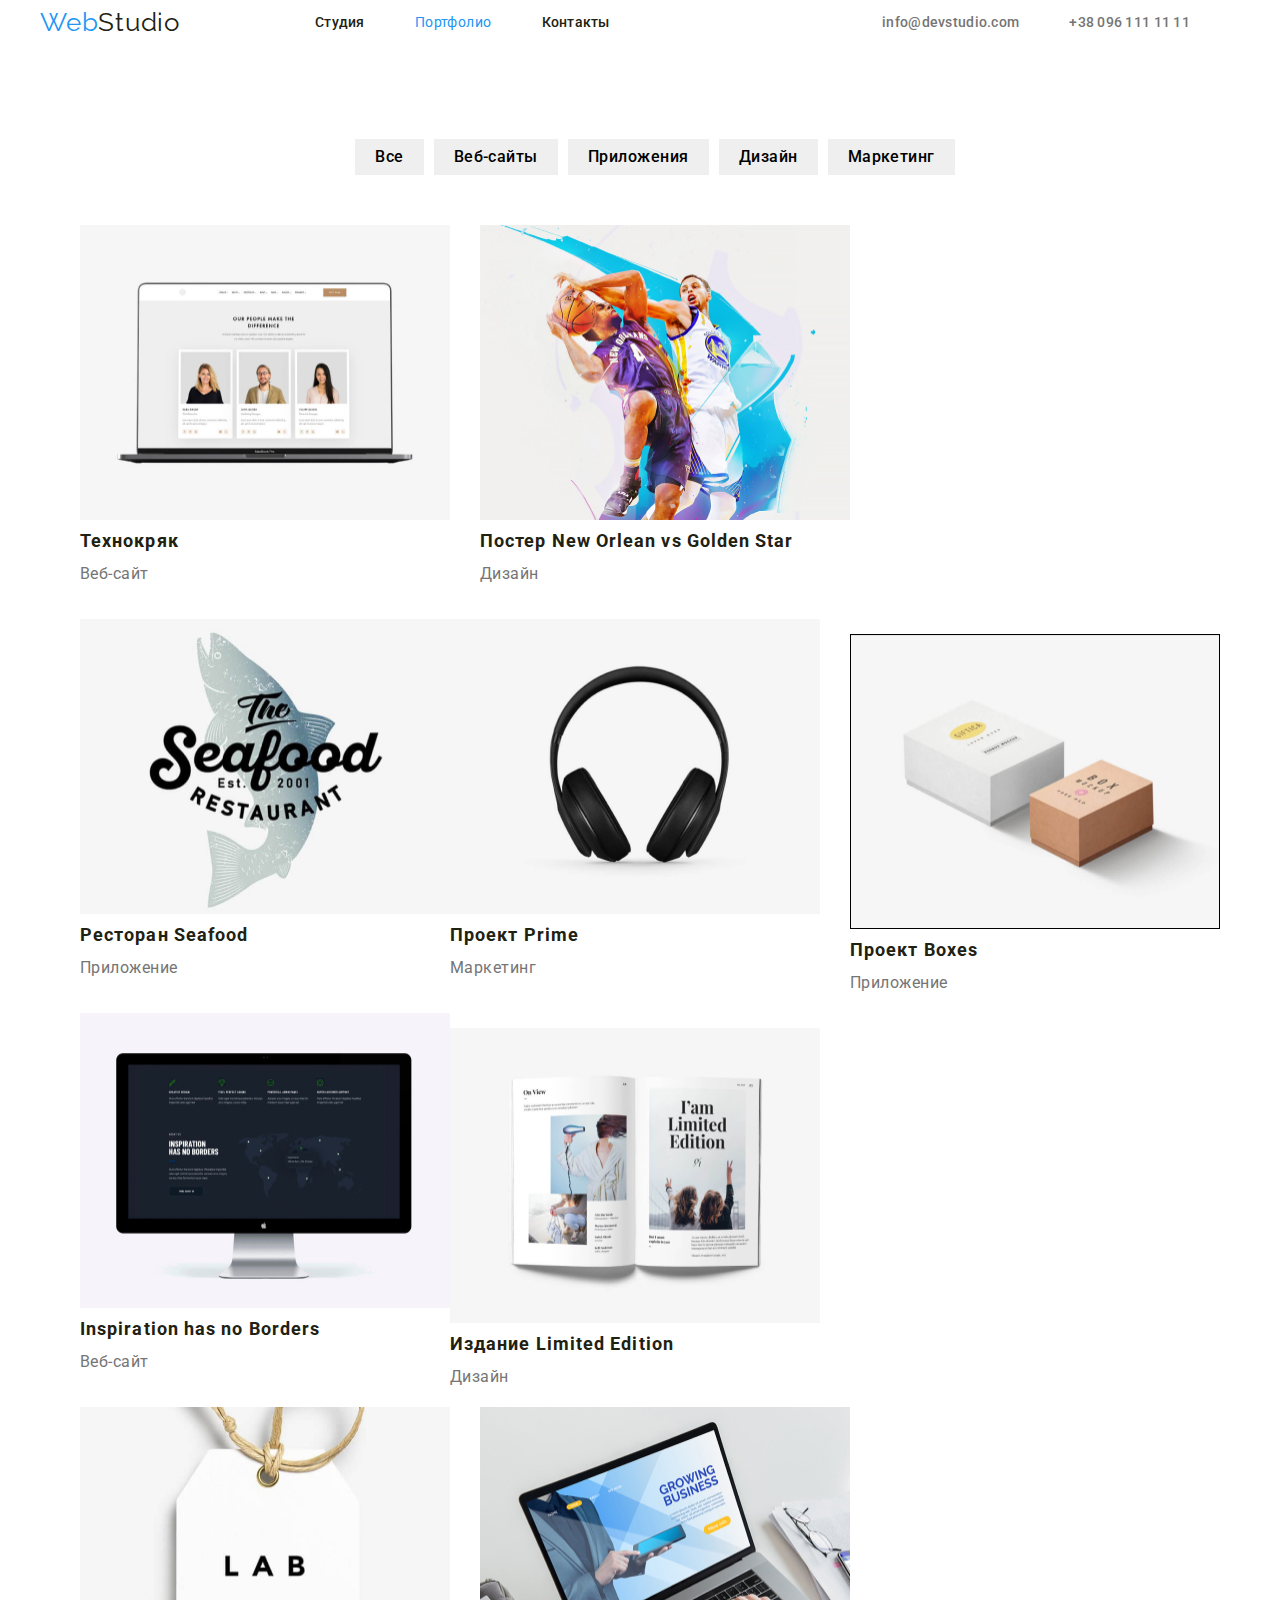
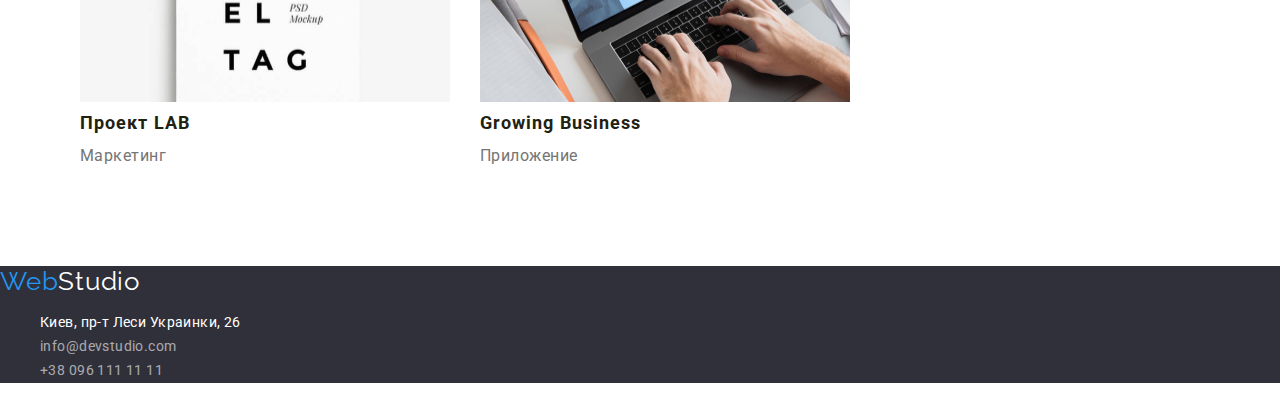
==== portfolio.html @ 87527683 "ДЗ-3" ====
<!DOCTYPE html>
<html lang="ru">

<head>
    <link rel="stylesheet" href="https://cdnjs.cloudflare.com/ajax/libs/modern-normalize/1.0.0/modern-normalize.min.css">
    <meta charset="UTF-8">
    <meta name="viewport" content="width=device-width, initial-scale=1.0">
    <title>
        <goit-markup-hw-03></goit-markup-hw-03>
    </title>
    <link rel="preconnect" href="https://fonts.gstatic.com">
    <link href="https://fonts.googleapis.com/css2?family=Raleway:wght@700&family=Roboto:wght@400;500;700;900&display=swap"
        rel="stylesheet">
    <link rel="stylesheet" href="https://cdnjs.cloudflare.com/ajax/libs/modern-normalize/1.0.0/modern-normalize.min.css"
            integrity="sha512-ISS7cAi1PEhQ8jnbJpJZMd29NlhNj4AWYyLOSp2CE/CsHxTCu+r+t0D2yoJudVrd0/8fTVPUVDzY5Tvli75u/g=="
            crossorigin="anonymous" />
    <link rel="stylesheet" href="./css/style.css">
</head>

<body>
    <!--navigation-->
    <header class="header-container">
        <div class="nav-container">
            <a class="logo" href="WebStudio"><span class="icon-blue">Web</span><span class="icon-bk">Studio</span></a>
            <nav class="navigation">
                <ul class="navigation-list list">
                <li>
                    <a class="site-nav" href="./index.html">Студия</a>
                </li>
                <li>
                    <a class="site-portfolio" href="Портфолио">Портфолио</a>
                </li>
            <li>
                <a class="site-nav" href="Контакты">Контакты</a>
            </li>
            </ul>
            </nav>
        <!--contacts-->
        <ul class="address">
            <li><a class="addres-title" href="mailto:info@devstudio.com">info@devstudio.com</a></li>
            <li><a class="addres-title" href="tel:+380961111111">+38 096 111 11 11</a></li>
        </ul>
            </div>
        </header>
    <main>
    <section class="button-navigate header-container">
        <ul class="flex-button-item ">
            <li><button type="button" class="button-nav-portfolio">Все</button></li>
            <li><button type="button" class="button-nav-portfolio">Веб-сайты</button></li>
            <li><button type="button" class="button-nav-portfolio">Приложения</button></li>
            <li><button type="button" class="button-nav-portfolio">Дизайн</button></li>
            <li><button type="button" class="button-nav-portfolio">Маркетинг</button></li>
        </ul>
        <ul class="project">
            <li class="project-img-portfolio">
                <a href=""> 
                    <img src="./img/portfolio/технокряк.jpg" alt="Ноутбук" width="370" height="295">
                    <h4 class="project-heading">Технокряк</h4>
                    <p class="text-prophecy">Веб-сайт</p>
                </a>
            </li>
       
            <li class="project-img-portfolio">
                <a href="">
                    <img src="./img/portfolio/постер.jpg" alt="Баскетболисты" width="370" height="295">
                    <h4 class="project-heading">Постер New Orlean vs Golden Star</h4>
                    <p class="text-prophecy">Дизайн</p>
                </a>
            </li>
    
            <li class="project-img-portfolio">
                <a href="">
                    <img src="./img/portfolio/ресторан.jpg" alt="Лого-рыба" width="370" height="295">
                    <h4 class="project-heading">Ресторан Seafood</h4>
                    <p class="text-prophecy">Приложение</p>
                </a>
            </li>
    
            <li class="project-img-portfolio">
                <a href="">
                    <img src="./img/portfolio/наушники.jpg" alt="Наушники" width="370" height="295">
                    <h4 class="project-heading">Проект Prime</h4>
                    <p class="text-prophecy">Маркетинг</p>
                </a>
            </li>
    
            <li>
                <a href="">
                    <img src="./img/portfolio/ящики.jpg" alt="<ящики>" width="370" height="295">
                    <h4 class="project-heading">Проект Boxes</h4>
                    <p class="text-prophecy">Приложение</p>
                </a>
            </li>
    
            <li class="project-img-portfolio">
                <a href="">
                    <img src="./img/portfolio/Монитор.jpg" alt="Монитор" width="370" height="295">
                    <h4 class="project-heading">Inspiration has no Borders</h4>
                    <p class="text-prophecy">Веб-сайт</p>
                </a>
            </li>
    
            <li class="project-img-portfolio">
                <a href="">
                    <img src="./img/portfolio/книга.jpg" alt="книга" width="370" height="295">
                    <h4 class="project-heading">Издание Limited Edition</h4>
                    <p class="text-prophecy">Дизайн</p>
                </a>
            </li>
    
            <li class="project-img-portfolio">
                <a href="">
                    <img src="./img/portfolio/проект.jpg" alt="Проект" width="370" height="295">
                    <h4 class="project-heading">Проект LAB</h4>
                    <p class="text-prophecy">Маркетинг</p>
                </a>
            </li>

            <li class="project-img-portfolio">
                <a href="">
                    <img src="./img/portfolio/ноут.jpg" alt="Печатает на ноутбуке" width="370" height="295">
                    <h4 class="project-heading">Growing Business</h4>
                    <p class="text-prophecy">Приложение</p>
                </a>
            </li>
        </ul>
    </section>
    </main>
<footer class="footer-list">
    <a class="logo" href="WebStudio"><span class="icon-blue">Web</span><span class="icon-wh">Studio</span></a>
    <ul>
        <li><a class="footer-adress" href="https://goo.gl/maps/g3PMuNyfZhRKe9dy9" target="_blank">Киев, пр-т Леси Украинки, 26</a></li>
        <li><a class="footer-nav" href="mailto:info@devstudio.com">info@devstudio.com</a></li>
        <li><a class="footer-nav" href="tel:+380961111111">+38 096 111 11 11</a></li>
    </ul>
</footer>
</body>

</html>
---- css/style.css ----
body {
  font-family: 'Roboto', sans-serif;
  font-size: 14px;
  color: var(--primary-text-color);
  letter-spacing: 0.03em;
}
:root {
  --primary-text-color: #212112;
  --tilt-color: #757575;
  --accent-color: #2196f3;
  --background-color: #ffffff;
  --background-footer: #2f303a;
  --footer-nav: rgba(255, 255, 255, 60%);
}

h1,
h2,
h3,
h4,
h5,
h6,
p {
  margin: 0;
}

.body {
  color: var(--primary-text-color);
  background-color: var(--background-color);
}
:visited {
  color: inherit;
}

li {
  list-style: none;
}

a {
  text-decoration: none;
}

/* цвет заголовков #212112 */
/* цвет дополнительный #2196F3 */
/* цвет основной #757575 */
/* цвет в Hero #FFFFFF */

/* header-container*/

.header-container {
  margin-left: auto;
  margin-right: auto;
  width: 1230px;
  padding-left: 15px;
  padding-right: 15px;
}

/*nav-container*/
.nav-container {
  display: flex;
  align-items: center;
}
/* color nav*/
.logo {
  margin-right: 95px;
  display: flex;
  font-family: Raleway;
  font-style: normal;
  font-weight: 400;
  font-size: 26px;
  line-height: 1.192;
  /* identical to box height */

  letter-spacing: 0.03em;
}
.icon-blue {
  color: var(--accent-color);
}
.icon-bk {
  color: var(--primary-text-color);
}
.icon-wh {
  color: var(--background-color);
}
.navigation-list {
  display: flex;
}
.site-studio {
  font-weight: 500;
  line-height: 1.142;
  letter-spacing: 0.02em;
  margin-right: 50px;
  color: var(--accent-color);
}
.site-portfolio {
  margin-right: 50px;
  color: var(--accent-color);
}
/*nav-hover*/
.site-nav {
  font-weight: 500;
  line-height: 1.142;
  letter-spacing: 0.02em;
  color: var(--primary-text-color);
  margin-right: 50px;
}
.site-nav :last-child {
  margin-right: none;
}
.site-nav:hover,
.site-nav:focus {
  color: var(--accent-color);
}

/*adress*/
.address {
  display: flex;
  margin-left: auto;
}
.addres-title {
  margin-right: 50px;
}
.addres-title :last-child {
  margin-right: none;
}

.addres-title {
  font-style: normal;
  font-weight: 500;
  line-height: 1.142;
  letter-spacing: 0.02em;
  color: var(--tilt-color);
}

.addres-title:hover,
.addres-title:focus {
  color: var(--accent-color);
}

/*hero*/
.hero-section {
  background-color: var(--background-footer);
  text-align: center;
}
.hero-text {
  font-style: normal;
  font-weight: 900;
  font-size: 44px;
  line-height: 1.363;
  /* or 136% */
  letter-spacing: 0.06em;
  text-transform: uppercase;
  color: var(--background-color);
}

.hero-button-bgk {
  background-color: var(--accent-color);
  /*position: absolute;*/
  box-shadow: 0px 4px 4px rgba(0, 0, 0, 0.15);
  border-radius: 4px;
  margin-top: 30px;
  min-width: 200px;
  height: 50px;
  left: 774px;
  top: 465px;
  /*text*/

  font-family: Roboto;
  font-weight: 700;
  padding: 10px 32px;
  font-size: 16px;
  line-height: 1.875;
  /* identical to box height, or 187% */
  letter-spacing: 0.06em;
  color: var(--background-color);
}

/*section points*/
.points {
  display: flex;
  margin-top: 95px;
}
.points-flex {
  flex-wrap: wrap;
  width: 270px;
  margin-right: 30px;
}
.point :last-child {
  margin: none;
}
.points-heading {
  font-size: 14px;
  font-weight: 700;
  line-height: 1.142;
  letter-spacing: 0.03em;
  text-transform: uppercase;
  color: var(--primary-text-color);
}

.points-title {
  font-style: normal;
  font-weight: 400;
  line-height: 1.714;
  /* or 171% */

  letter-spacing: 0.03em;
  color: var(--tilt-color);
}

/*section occupation*/

.occupation-heading {
  margin-top: 95px;
  font-style: normal;
  font-weight: 700;
  font-size: 36px;
  line-height: 1.166;
  text-align: center;
  letter-spacing: 0.03em;
}

/*sectoin lesson*/
.occupation-flex {
  display: flex;
  margin-top: 50px;
}

.occupation-img {
  margin-right: 30px;
}
.occupation-img :last-child {
  margin: none;
}
/*section comand*/
.comand {
  display: flex;
  margin-top: 50px;
}

.comand-flex {
  margin-right: 30px;
}
.comand-heading {
  margin-top: 190px;
  font-style: normal;
  font-weight: 700;
  font-size: 36px;
  line-height: 1.16;
  text-align: center;
  letter-spacing: 0.03em;
}

.comand-name {
  padding-top: 30px;
  font-style: normal;
  font-weight: 500;
  font-size: 16px;
  line-height: 1.187;
  /* identical to box height */

  text-align: center;
  letter-spacing: 0.03em;
}

.comand-title {
  padding-top: 10px;
  font-style: normal;
  font-weight: 400;
  font-size: 16px;
  line-height: 1.187;
  /* identical to box height */

  text-align: center;
  letter-spacing: 0.03em;
  color: var(--tilt-color);
}

/*portfolio*/

/*hero-button*/
.button-navigate {
  margin-top: 95px;
}
.flex-button-item {
  display: flex;
  justify-content: center;
}

.button-nav-portfolio {
  margin-right: 10px;
  border: none;
  padding: 5px 20px;
  font-style: normal;
  font-weight: 500;
  font-size: 16px;
  line-height: 1.625;

  text-align: center;
  letter-spacing: 0.03em;
}
.button-nav-portfolio :last-child {
  margin-right: none;
}
.button-nav-portfolio:hover,
.button-nav-portfolio:focus {
  border-radius: 4px;
  color: var(--background-color);
  background-color: var(--accent-color);
}

/*image*/
.project {
  margin-top: 50px;
  display: flex;
  flex-wrap: wrap;
  align-items: center;
}
.project-img-portfolio {
  margin-right: 30px;
  margin-bottom: 30px;
  width: 370px;
}
.project :nth-last-child(-n + 3) {
  margin-bottom: 0px;
}
.project :nth-child(3n) {
  margin-right: 0px;
}

.project-heading {
  font-style: normal;
  font-weight: 700;
  font-size: 18px;
  line-height: 2;
  letter-spacing: 0.06em;
  color: var(--primary-text-color);
}

.text-prophecy {
  font-style: normal;
  font-weight: 400;
  font-size: 16px;
  line-height: 1.875;
  /* identical to box height, or 187% */

  letter-spacing: 0.03em;
  color: var(--tilt-color);
}

/*footer*/
.footer-list {
  margin-top: 95px;
  background-color: var(--background-footer);
}
.footer-item {
  margin-top: 20px;
}
.footer-adress {
  font-weight: 400;
  line-height: 1.714;
  letter-spacing: 0.03em;
  color: var(--background-color);
}
.footer-nav {
  font-weight: 400;
  line-height: 1.714;
  letter-spacing: 0.03em;
  color: var(--footer-nav);
}
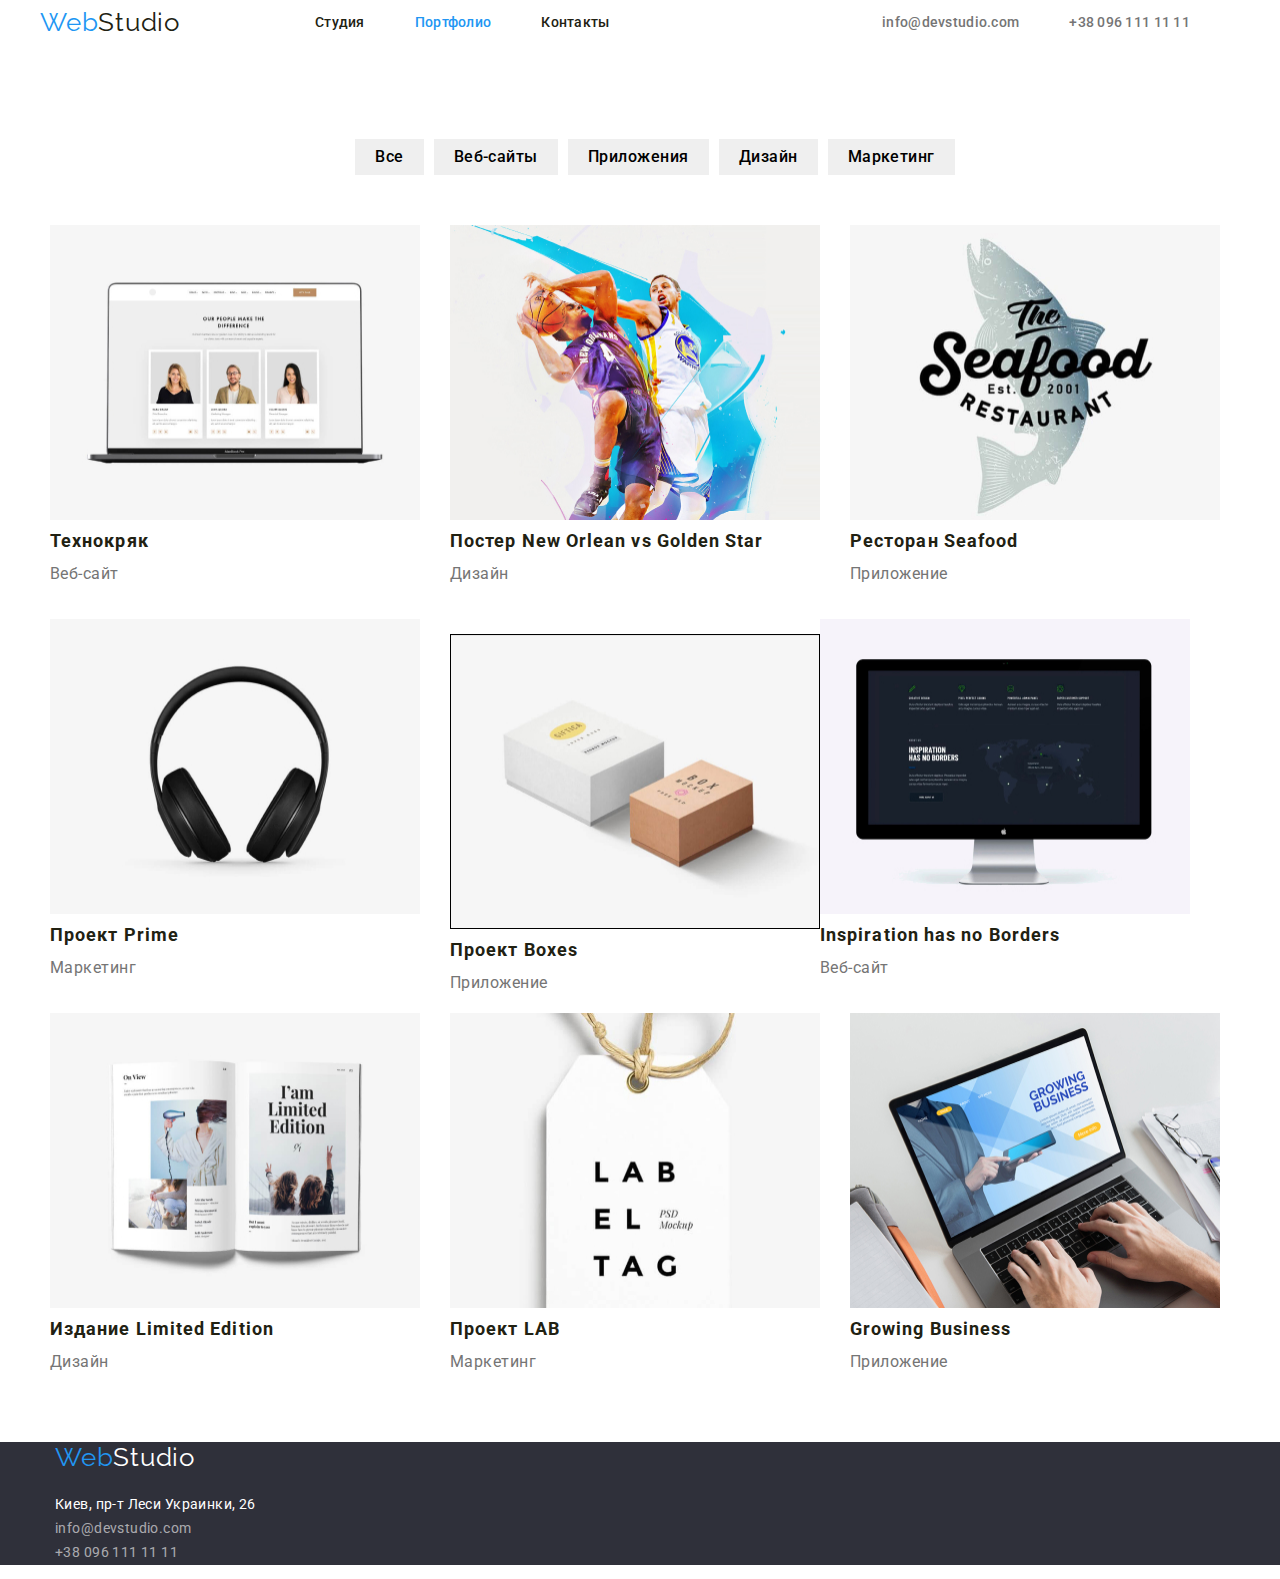
==== commit 4c61ced8: "ДЗ*3" ====
--- a/portfolio.html
+++ b/portfolio.html
@@ -126,13 +126,18 @@
         </ul>
     </section>
     </main>
-<footer class="footer-list">
-    <a class="logo" href="WebStudio"><span class="icon-blue">Web</span><span class="icon-wh">Studio</span></a>
-    <ul>
-        <li><a class="footer-adress" href="https://goo.gl/maps/g3PMuNyfZhRKe9dy9" target="_blank">Киев, пр-т Леси Украинки, 26</a></li>
-        <li><a class="footer-nav" href="mailto:info@devstudio.com">info@devstudio.com</a></li>
-        <li><a class="footer-nav" href="tel:+380961111111">+38 096 111 11 11</a></li>
-    </ul>
+<footer class="footer-list ">
+    <div class="footer-cotainer header-container">
+        <a class="logo header-container" href="WebStudio"><span class="icon-blue">Web</span><span
+                class="icon-wh">Studio</span></a>
+        <ul class="footer-item header-container">
+            <li><a class="footer-adress" href="https://goo.gl/maps/g3PMuNyfZhRKe9dy9" target="_blank">Киев, пр-т Леси
+                    Украинки,
+                    26</a></li>
+            <li><a class="footer-nav" href="mailto:info@devstudio.com">info@devstudio.com</a></li>
+            <li><a class="footer-nav" href="tel:+380961111111">+38 096 111 11 11</a></li>
+        </ul>
+    </div>
 </footer>
 </body>
 
--- a/css/style.css
+++ b/css/style.css
@@ -92,6 +92,9 @@
   color: var(--accent-color);
 }
 .site-portfolio {
+  font-weight: 500;
+  line-height: 1.142;
+  letter-spacing: 0.02em;
   margin-right: 50px;
   color: var(--accent-color);
 }
@@ -197,6 +200,7 @@
 }
 
 .points-title {
+  padding-top: 10px;
   font-style: normal;
   font-weight: 400;
   line-height: 1.714;
@@ -309,6 +313,7 @@
 
 /*image*/
 .project {
+  margin: -30px;
   margin-top: 50px;
   display: flex;
   flex-wrap: wrap;
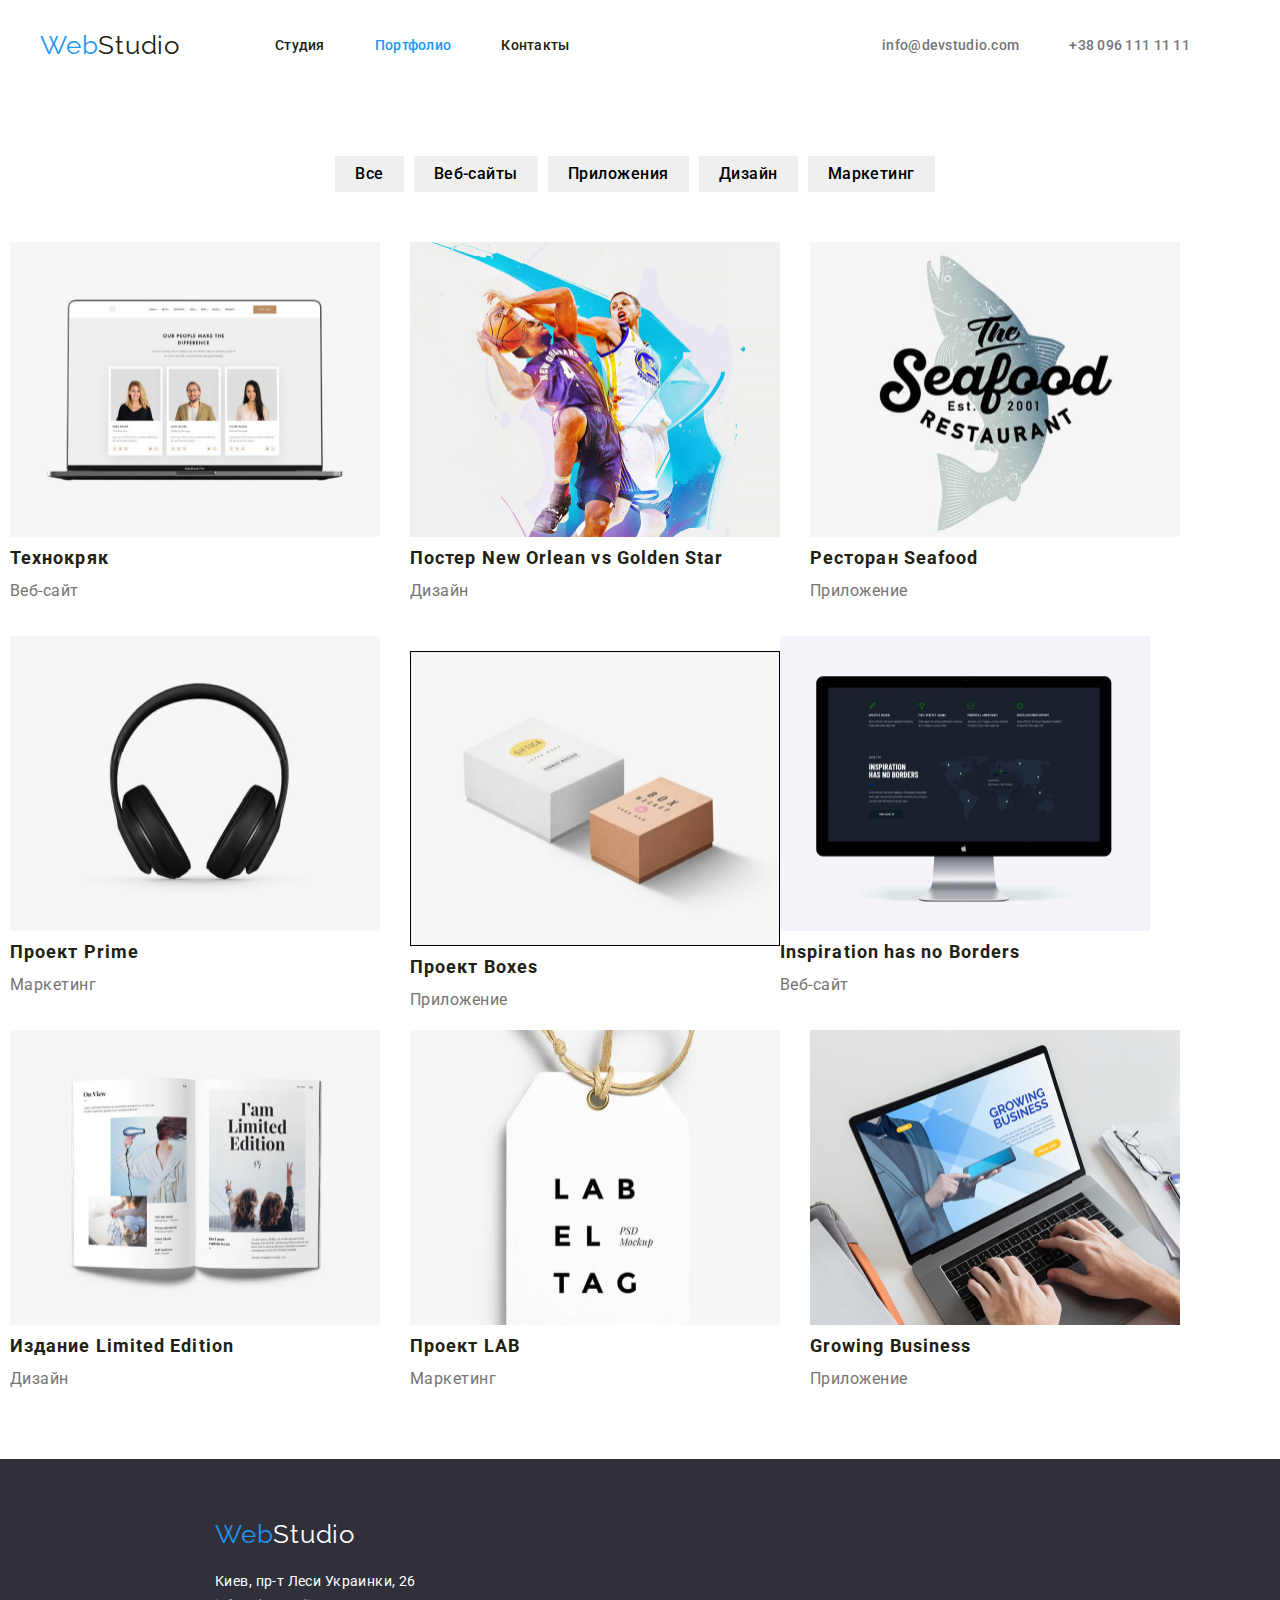
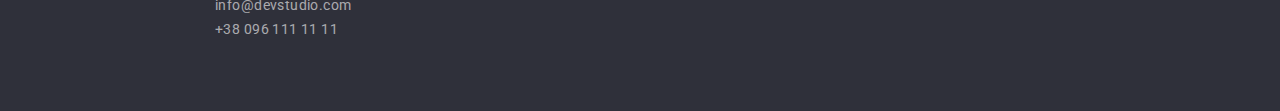
==== commit ea9b68d2: "3" ====
--- a/portfolio.html
+++ b/portfolio.html
@@ -20,7 +20,7 @@
 <body>
     <!--navigation-->
     <header class="header-container">
-        <div class="nav-container">
+        <div class="nav-container-portfolio">
             <a class="logo" href="WebStudio"><span class="icon-blue">Web</span><span class="icon-bk">Studio</span></a>
             <nav class="navigation">
                 <ul class="navigation-list list">
@@ -36,11 +36,11 @@
             </ul>
             </nav>
         <!--contacts-->
-        <ul class="address">
-            <li><a class="addres-title" href="mailto:info@devstudio.com">info@devstudio.com</a></li>
-            <li><a class="addres-title" href="tel:+380961111111">+38 096 111 11 11</a></li>
-        </ul>
-            </div>
+            <ul class="address">
+                <li><a class="addres-title" href="mailto:info@devstudio.com">info@devstudio.com</a></li>
+                <li><a class="addres-title" href="tel:+380961111111">+38 096 111 11 11</a></li>
+            </ul>
+        </div>
         </header>
     <main>
     <section class="button-navigate header-container">
--- a/css/style.css
+++ b/css/style.css
@@ -1,3 +1,8 @@
+* {
+  padding: 0%;
+  margin: 0%;
+  box-sizing: border-box;
+}
 body {
   font-family: 'Roboto', sans-serif;
   font-size: 14px;
@@ -52,17 +57,21 @@
   width: 1230px;
   padding-left: 15px;
   padding-right: 15px;
+  border-bottom: 2px;
+  border-color: yellowgreen;
 }
 
 /*nav-container*/
 .nav-container {
   display: flex;
   align-items: center;
+  margin-top: 30px;
 }
 /* color nav*/
 .logo {
+  display: flex;
   margin-right: 95px;
-  display: flex;
+  padding-top: ;
   font-family: Raleway;
   font-style: normal;
   font-weight: 400;
@@ -143,6 +152,9 @@
 .hero-section {
   background-color: var(--background-footer);
   text-align: center;
+  width: 1600px;
+  height: 600px;
+  margin-top: 30px;
 }
 .hero-text {
   font-style: normal;
@@ -151,6 +163,9 @@
   line-height: 1.363;
   /* or 136% */
   letter-spacing: 0.06em;
+  padding-top: 200px;
+  padding-left: 450px;
+  padding-right: 450px;
   text-transform: uppercase;
   color: var(--background-color);
 }
@@ -227,13 +242,14 @@
   display: flex;
   margin-top: 50px;
 }
+.occupation-flex:last-child {
+  margin: none;
+}
 
 .occupation-img {
   margin-right: 30px;
 }
-.occupation-img :last-child {
-  margin: none;
-}
+
 /*section comand*/
 .comand {
   display: flex;
@@ -242,7 +258,14 @@
 
 .comand-flex {
   margin-right: 30px;
-}
+  background: #ffffff;
+  /* material shadow v1 */
+
+  box-shadow: 0px 1px 3px rgba(0, 0, 0, 0.12), 0px 1px 1px rgba(0, 0, 0, 0.14),
+    0px 2px 1px rgba(0, 0, 0, 0.2);
+  border-radius: 0px 0px 4px 4px;
+}
+
 .comand-heading {
   margin-top: 190px;
   font-style: normal;
@@ -279,6 +302,15 @@
 }
 
 /*portfolio*/
+
+.nav-container-portfolio {
+  display: flex;
+  align-items: center;
+  margin-top: 30px;
+
+  border-bottom: 1px;
+  border-bottom: var(--accent-color);
+}
 
 /*hero-button*/
 .button-navigate {
@@ -352,22 +384,55 @@
 }
 
 /*footer*/
+.footer-cotainer {
+  padding-top: 60px;
+  padding-bottom: 60px;
+}
+.logo-footer {
+  padding-top: 60px;
+  font-family: Raleway;
+  font-style: normal;
+  font-weight: 400;
+  font-size: 26px;
+  line-height: 1.192;
+  /* identical to box height */
+
+  letter-spacing: 0.03em;
+}
+.icon-footer-blue {
+  color: var(--accent-color);
+}
+.icon-footer-wh {
+  color: var(--background-color);
+}
 .footer-list {
+  width: 1600px;
+  height: 252px;
+  background-color: var(--background-footer);
   margin-top: 95px;
-  background-color: var(--background-footer);
 }
 .footer-item {
   margin-top: 20px;
 }
 .footer-adress {
+  padding-top: 20px;
   font-weight: 400;
   line-height: 1.714;
   letter-spacing: 0.03em;
   color: var(--background-color);
 }
 .footer-nav {
+  padding-top: 10px;
   font-weight: 400;
   line-height: 1.714;
   letter-spacing: 0.03em;
   color: var(--footer-nav);
 }
+.footer-nav-tel {
+  padding-top: 10px;
+
+  font-weight: 400;
+  line-height: 1.714;
+  letter-spacing: 0.03em;
+  color: var(--footer-nav);
+}
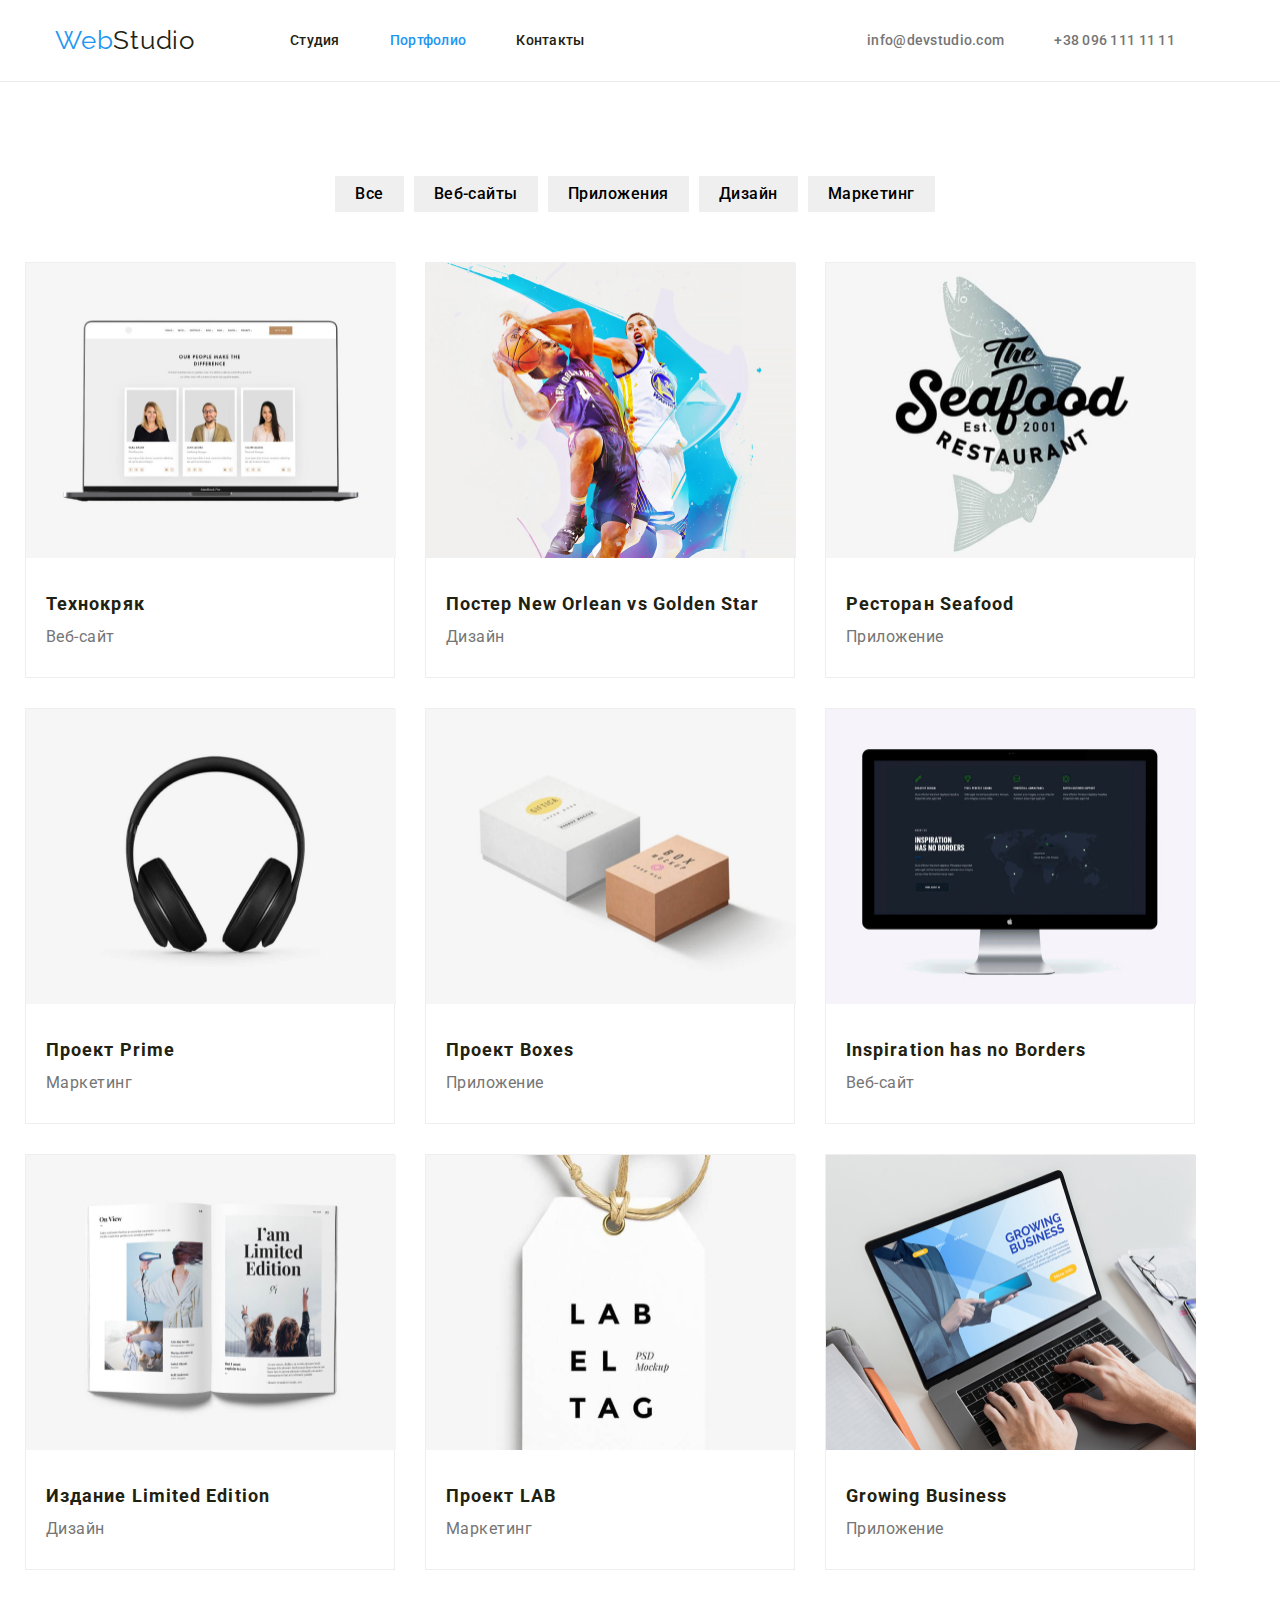
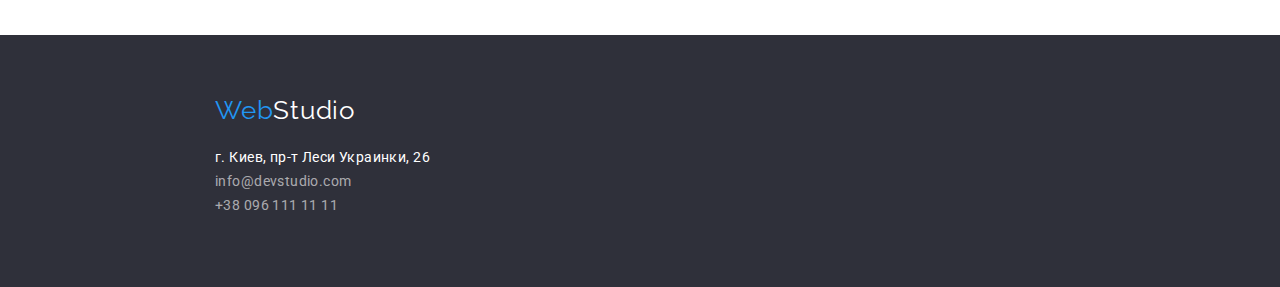
==== commit 4e781d05: "дз-3" ====
--- a/portfolio.html
+++ b/portfolio.html
@@ -19,11 +19,13 @@
 
 <body>
     <!--navigation-->
-    <header class="header-container">
-        <div class="nav-container-portfolio">
-            <a class="logo" href="WebStudio"><span class="icon-blue">Web</span><span class="icon-bk">Studio</span></a>
-            <nav class="navigation">
+    <header class="header-container-portfolio">
+        <div class="nav-container-portfolio size-conteiner">
+              <nav class="navigation">
                 <ul class="navigation-list list">
+                    <li>
+                        <a class="logo" href="WebStudio"><span class="icon-blue">Web</span><span class="icon-bk">Studio</span></a>
+                    </li>
                 <li>
                     <a class="site-nav" href="./index.html">Студия</a>
                 </li>
@@ -43,7 +45,7 @@
         </div>
         </header>
     <main>
-    <section class="button-navigate header-container">
+    <section class="button-navigate size-conteiner">
         <ul class="flex-button-item ">
             <li><button type="button" class="button-nav-portfolio">Все</button></li>
             <li><button type="button" class="button-nav-portfolio">Веб-сайты</button></li>
@@ -55,87 +57,105 @@
             <li class="project-img-portfolio">
                 <a href=""> 
                     <img src="./img/portfolio/технокряк.jpg" alt="Ноутбук" width="370" height="295">
+                <div class="project-name">
                     <h4 class="project-heading">Технокряк</h4>
                     <p class="text-prophecy">Веб-сайт</p>
+                </div>
                 </a>
             </li>
        
             <li class="project-img-portfolio">
                 <a href="">
                     <img src="./img/portfolio/постер.jpg" alt="Баскетболисты" width="370" height="295">
+                    <div class="project-name">
                     <h4 class="project-heading">Постер New Orlean vs Golden Star</h4>
                     <p class="text-prophecy">Дизайн</p>
+                    </div>
                 </a>
             </li>
     
             <li class="project-img-portfolio">
                 <a href="">
                     <img src="./img/portfolio/ресторан.jpg" alt="Лого-рыба" width="370" height="295">
-                    <h4 class="project-heading">Ресторан Seafood</h4>
-                    <p class="text-prophecy">Приложение</p>
+                    <div class="project-name">
+                        <h4 class="project-heading">Ресторан Seafood</h4>
+                        <p class="text-prophecy">Приложение</p>
+                    </div>
                 </a>
             </li>
     
             <li class="project-img-portfolio">
                 <a href="">
                     <img src="./img/portfolio/наушники.jpg" alt="Наушники" width="370" height="295">
-                    <h4 class="project-heading">Проект Prime</h4>
-                    <p class="text-prophecy">Маркетинг</p>
+                    <div class="project-name">
+                        <h4 class="project-heading">Проект Prime</h4>
+                        <p class="text-prophecy">Маркетинг</p>
+                    </div>
                 </a>
             </li>
     
-            <li>
+            <li class="project-img-portfolio">
                 <a href="">
-                    <img src="./img/portfolio/ящики.jpg" alt="<ящики>" width="370" height="295">
-                    <h4 class="project-heading">Проект Boxes</h4>
-                    <p class="text-prophecy">Приложение</p>
+                    <img src="./img/portfolio/ящики.jpg" alt="ящики" width="370" height="295">
+                    <div class="project-name">
+                        <h4 class="project-heading">Проект Boxes</h4>
+                        <p class="text-prophecy">Приложение</p>
+                    </div>
                 </a>
             </li>
     
             <li class="project-img-portfolio">
                 <a href="">
                     <img src="./img/portfolio/Монитор.jpg" alt="Монитор" width="370" height="295">
-                    <h4 class="project-heading">Inspiration has no Borders</h4>
-                    <p class="text-prophecy">Веб-сайт</p>
+                    <div class="project-name">
+                        <h4 class="project-heading">Inspiration has no Borders</h4>
+                        <p class="text-prophecy">Веб-сайт</p>
+                    </div>
                 </a>
             </li>
     
             <li class="project-img-portfolio">
                 <a href="">
                     <img src="./img/portfolio/книга.jpg" alt="книга" width="370" height="295">
-                    <h4 class="project-heading">Издание Limited Edition</h4>
-                    <p class="text-prophecy">Дизайн</p>
+                    <div class="project-name">
+                        <h4 class="project-heading">Издание Limited Edition</h4>
+                        <p class="text-prophecy">Дизайн</p>
+                    </div>
                 </a>
             </li>
     
             <li class="project-img-portfolio">
                 <a href="">
                     <img src="./img/portfolio/проект.jpg" alt="Проект" width="370" height="295">
-                    <h4 class="project-heading">Проект LAB</h4>
-                    <p class="text-prophecy">Маркетинг</p>
+                    <div class="project-name">
+                        <h4 class="project-heading">Проект LAB</h4>
+                        <p class="text-prophecy">Маркетинг</p>
+                    </div>
                 </a>
             </li>
 
             <li class="project-img-portfolio">
                 <a href="">
-                    <img src="./img/portfolio/ноут.jpg" alt="Печатает на ноутбуке" width="370" height="295">
-                    <h4 class="project-heading">Growing Business</h4>
-                    <p class="text-prophecy">Приложение</p>
+                     <img src="./img/portfolio/ноут.jpg" alt="Печатает на ноутбуке" width="370" height="295">
+                    <div class="project-name">
+                        <h4 class="project-heading">Growing Business</h4>
+                        <p class="text-prophecy">Приложение</p>
+                    </div>
                 </a>
             </li>
         </ul>
     </section>
     </main>
-<footer class="footer-list ">
-    <div class="footer-cotainer header-container">
-        <a class="logo header-container" href="WebStudio"><span class="icon-blue">Web</span><span
-                class="icon-wh">Studio</span></a>
-        <ul class="footer-item header-container">
-            <li><a class="footer-adress" href="https://goo.gl/maps/g3PMuNyfZhRKe9dy9" target="_blank">Киев, пр-т Леси
+<footer class="footer-list size-conteiner ">
+    <div class="footer-cotainer size-conteiner">
+        <a class="logo-footer " href="WebStudio"><span class="icon-footer-blue">Web</span><span
+                class="icon-footer-wh">Studio</span></a>
+        <ul class="footer-item ">
+            <li><a class="footer-adress" href="https://goo.gl/maps/g3PMuNyfZhRKe9dy9" target="_blank">г. Киев, пр-т Леси
                     Украинки,
                     26</a></li>
             <li><a class="footer-nav" href="mailto:info@devstudio.com">info@devstudio.com</a></li>
-            <li><a class="footer-nav" href="tel:+380961111111">+38 096 111 11 11</a></li>
+            <li><a class="footer-nav-tel" href="tel:+380961111111">+38 096 111 11 11</a></li>
         </ul>
     </div>
 </footer>
--- a/css/style.css
+++ b/css/style.css
@@ -43,6 +43,13 @@
 a {
   text-decoration: none;
 }
+.size-conteiner {
+  margin-left: auto;
+  margin-right: auto;
+  width: 1200px;
+  padding-left: 15px;
+  padding-right: 15px;
+}
 
 /* цвет заголовков #212112 */
 /* цвет дополнительный #2196F3 */
@@ -52,26 +59,21 @@
 /* header-container*/
 
 .header-container {
-  margin-left: auto;
-  margin-right: auto;
-  width: 1230px;
-  padding-left: 15px;
-  padding-right: 15px;
-  border-bottom: 2px;
-  border-color: yellowgreen;
 }
 
 /*nav-container*/
 .nav-container {
   display: flex;
   align-items: center;
-  margin-top: 30px;
+  padding-bottom: 25px;
+  padding-top: 25px;
 }
 /* color nav*/
 .logo {
   display: flex;
   margin-right: 95px;
   padding-top: ;
+
   font-family: Raleway;
   font-style: normal;
   font-weight: 400;
@@ -92,6 +94,7 @@
 }
 .navigation-list {
   display: flex;
+  align-items: center;
 }
 .site-studio {
   font-weight: 500;
@@ -154,7 +157,6 @@
   text-align: center;
   width: 1600px;
   height: 600px;
-  margin-top: 30px;
 }
 .hero-text {
   font-style: normal;
@@ -255,6 +257,10 @@
   display: flex;
   margin-top: 50px;
 }
+.comand-li {
+  width: 270px;
+  height: 368px;
+}
 
 .comand-flex {
   margin-right: 30px;
@@ -302,19 +308,20 @@
 }
 
 /*portfolio*/
+.header-container-portfolio {
+  border-bottom: 1px solid #ececec;
+}
 
 .nav-container-portfolio {
   display: flex;
   align-items: center;
-  margin-top: 30px;
-
-  border-bottom: 1px;
-  border-bottom: var(--accent-color);
+  padding-bottom: 25px;
+  padding-top: 25px;
 }
 
 /*hero-button*/
 .button-navigate {
-  margin-top: 95px;
+  margin-top: 94px;
 }
 .flex-button-item {
   display: flex;
@@ -355,6 +362,12 @@
   margin-right: 30px;
   margin-bottom: 30px;
   width: 370px;
+  background: #ffffff;
+  border: 1px solid #eeeeee;
+  box-sizing: border-box;
+}
+.project-name {
+  padding: 25px 20px;
 }
 .project :nth-last-child(-n + 3) {
   margin-bottom: 0px;
@@ -430,7 +443,6 @@
 }
 .footer-nav-tel {
   padding-top: 10px;
-
   font-weight: 400;
   line-height: 1.714;
   letter-spacing: 0.03em;
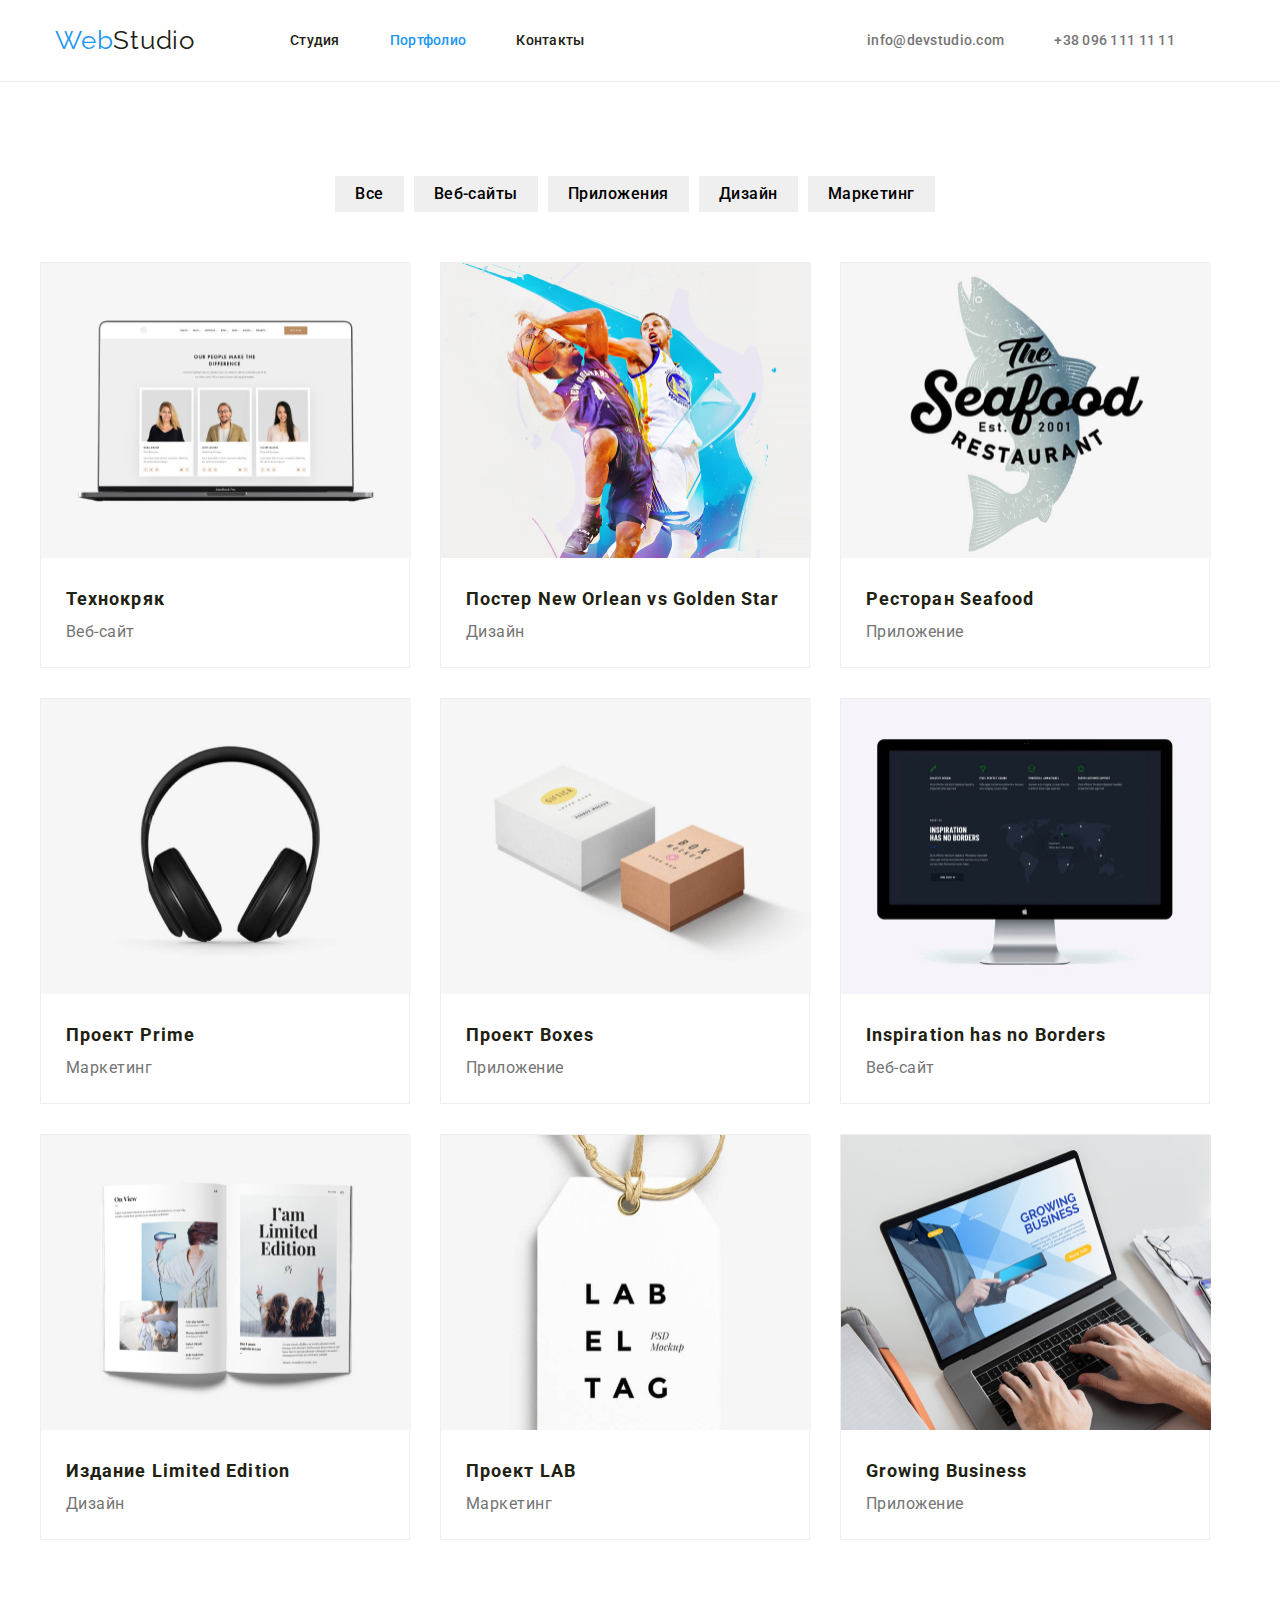
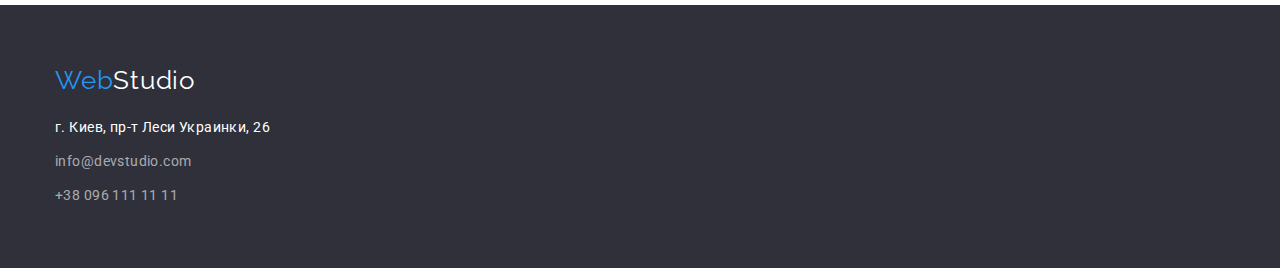
==== commit 0039569e: "ДЗ-3 ending" ====
--- a/portfolio.html
+++ b/portfolio.html
@@ -43,7 +43,7 @@
                 <li><a class="addres-title" href="tel:+380961111111">+38 096 111 11 11</a></li>
             </ul>
         </div>
-        </header>
+    </header>
     <main>
     <section class="button-navigate size-conteiner">
         <ul class="flex-button-item ">
@@ -53,7 +53,7 @@
             <li><button type="button" class="button-nav-portfolio">Дизайн</button></li>
             <li><button type="button" class="button-nav-portfolio">Маркетинг</button></li>
         </ul>
-        <ul class="project">
+        <ul class="project size-conteiner">
             <li class="project-img-portfolio">
                 <a href=""> 
                     <img src="./img/portfolio/технокряк.jpg" alt="Ноутбук" width="370" height="295">
@@ -146,16 +146,16 @@
         </ul>
     </section>
     </main>
-<footer class="footer-list size-conteiner ">
+<footer class="footer-list  ">
     <div class="footer-cotainer size-conteiner">
         <a class="logo-footer " href="WebStudio"><span class="icon-footer-blue">Web</span><span
                 class="icon-footer-wh">Studio</span></a>
         <ul class="footer-item ">
-            <li><a class="footer-adress" href="https://goo.gl/maps/g3PMuNyfZhRKe9dy9" target="_blank">г. Киев, пр-т Леси
+            <li class="footer-text-adress"><a class="footer-adress" href="https://goo.gl/maps/g3PMuNyfZhRKe9dy9" target="_blank">г. Киев, пр-т Леси
                     Украинки,
                     26</a></li>
-            <li><a class="footer-nav" href="mailto:info@devstudio.com">info@devstudio.com</a></li>
-            <li><a class="footer-nav-tel" href="tel:+380961111111">+38 096 111 11 11</a></li>
+            <li class="footer-text"><a class="footer-nav" href="mailto:info@devstudio.com">info@devstudio.com</a></li>
+            <li class="footer-text"><a class="footer-nav-tel" href="tel:+380961111111">+38 096 111 11 11</a></li>
         </ul>
     </div>
 </footer>
--- a/css/style.css
+++ b/css/style.css
@@ -59,21 +59,19 @@
 /* header-container*/
 
 .header-container {
+  padding-bottom: 25px;
+  padding-top: 25px;
 }
 
 /*nav-container*/
 .nav-container {
   display: flex;
   align-items: center;
-  padding-bottom: 25px;
-  padding-top: 25px;
 }
 /* color nav*/
 .logo {
   display: flex;
   margin-right: 95px;
-  padding-top: ;
-
   font-family: Raleway;
   font-style: normal;
   font-weight: 400;
@@ -155,7 +153,6 @@
 .hero-section {
   background-color: var(--background-footer);
   text-align: center;
-  width: 1600px;
   height: 600px;
 }
 .hero-text {
@@ -163,11 +160,8 @@
   font-weight: 900;
   font-size: 44px;
   line-height: 1.363;
-  /* or 136% */
   letter-spacing: 0.06em;
   padding-top: 200px;
-  padding-left: 450px;
-  padding-right: 450px;
   text-transform: uppercase;
   color: var(--background-color);
 }
@@ -253,9 +247,16 @@
 }
 
 /*section comand*/
+.comand-container {
+  margin-top: 95px;
+  filter: drop-shadow(0px 4px 4px rgba(0, 0, 0, 0.25));
+
+  background: #f5f4fa;
+}
 .comand {
   display: flex;
   margin-top: 50px;
+  padding-bottom: 95px;
 }
 .comand-li {
   width: 270px;
@@ -273,7 +274,7 @@
 }
 
 .comand-heading {
-  margin-top: 190px;
+  padding-top: 95px;
   font-style: normal;
   font-weight: 700;
   font-size: 36px;
@@ -309,14 +310,14 @@
 
 /*portfolio*/
 .header-container-portfolio {
-  border-bottom: 1px solid #ececec;
-}
-
-.nav-container-portfolio {
-  display: flex;
-  align-items: center;
   padding-bottom: 25px;
   padding-top: 25px;
+  border-bottom: 1px solid #ececec;
+}
+
+.nav-container-portfolio {
+  display: flex;
+  align-items: center;
 }
 
 /*hero-button*/
@@ -367,7 +368,7 @@
   box-sizing: border-box;
 }
 .project-name {
-  padding: 25px 20px;
+  padding: 20px 25px;
 }
 .project :nth-last-child(-n + 3) {
   margin-bottom: 0px;
@@ -405,7 +406,6 @@
   padding-top: 60px;
   font-family: Raleway;
   font-style: normal;
-  font-weight: 400;
   font-size: 26px;
   line-height: 1.192;
   /* identical to box height */
@@ -419,31 +419,28 @@
   color: var(--background-color);
 }
 .footer-list {
-  width: 1600px;
-  height: 252px;
   background-color: var(--background-footer);
   margin-top: 95px;
 }
 .footer-item {
   margin-top: 20px;
 }
+.footer-text {
+  padding-top: 10px;
+}
 .footer-adress {
   padding-top: 20px;
-  font-weight: 400;
   line-height: 1.714;
   letter-spacing: 0.03em;
   color: var(--background-color);
 }
 .footer-nav {
-  padding-top: 10px;
-  font-weight: 400;
   line-height: 1.714;
   letter-spacing: 0.03em;
   color: var(--footer-nav);
 }
 .footer-nav-tel {
   padding-top: 10px;
-  font-weight: 400;
   line-height: 1.714;
   letter-spacing: 0.03em;
   color: var(--footer-nav);
